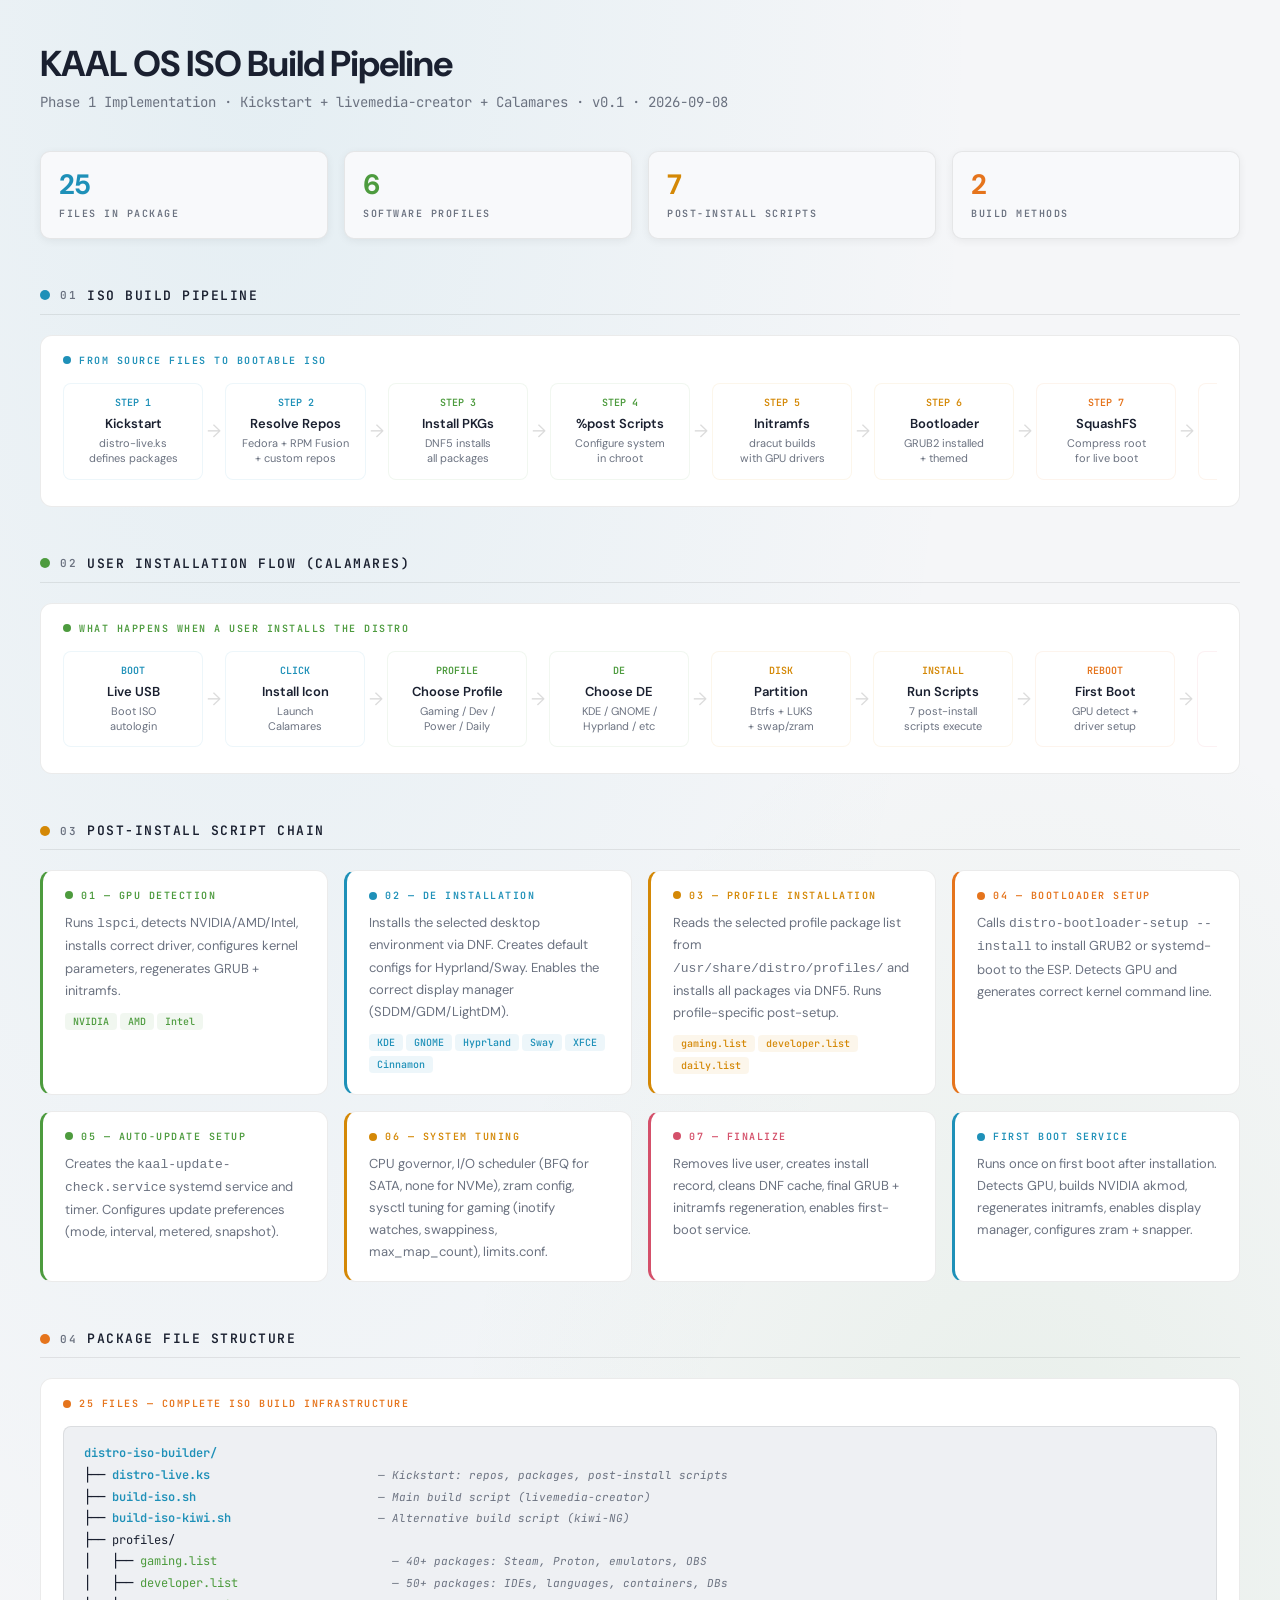
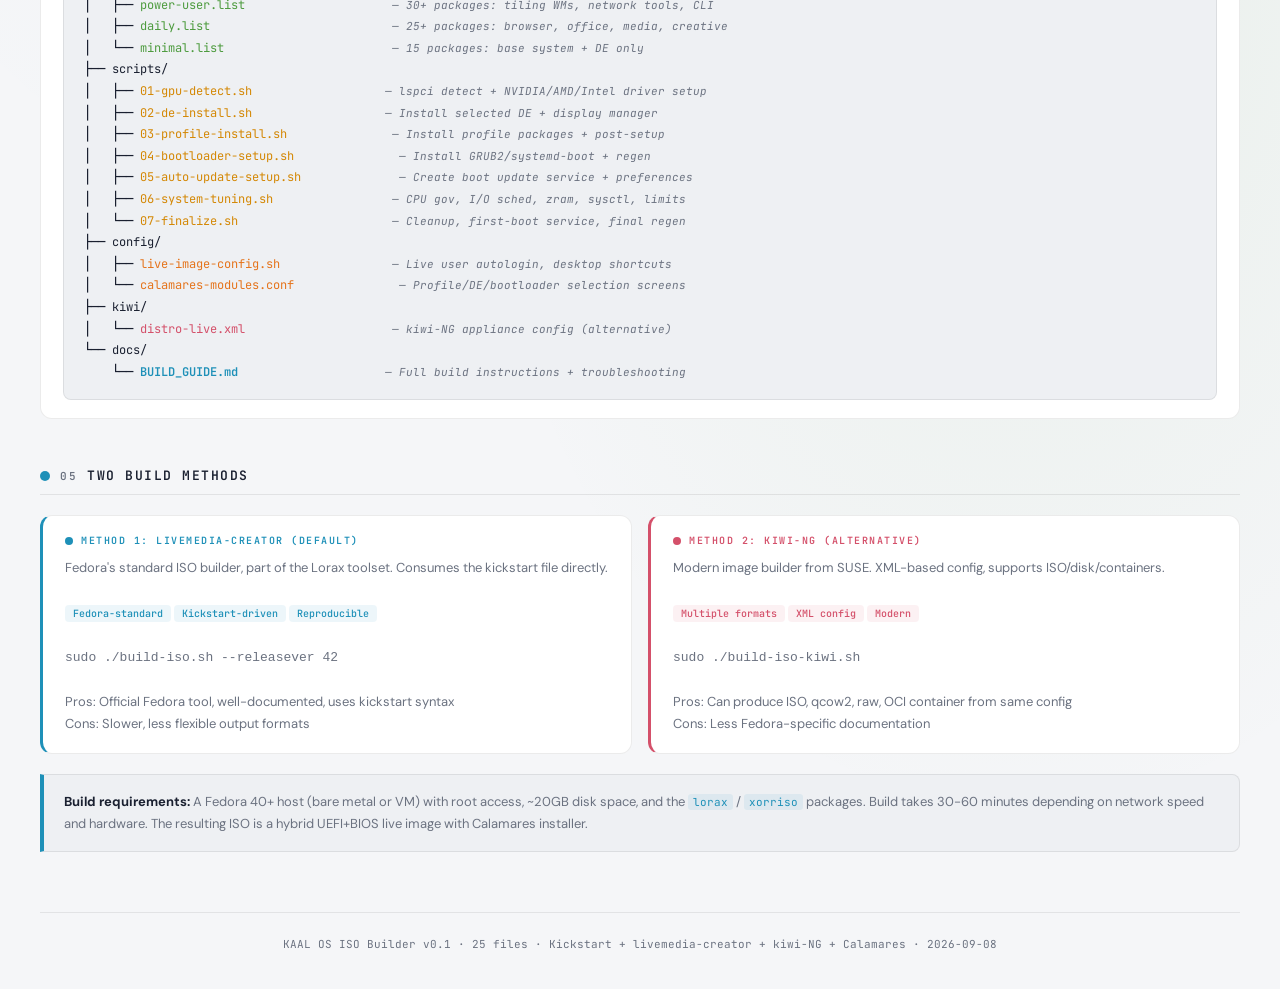
==== docs/ISO_Build_Pipeline.html @ c0b414cb "Bootstrap: full KAAL OS master V6 tree (packages, docs)" ====
<!DOCTYPE html>
<html lang="en">
<head>
<meta charset="UTF-8">
<meta name="viewport" content="width=device-width, initial-scale=1.0">
<title>KAAL OS ISO Build Pipeline</title>
<link rel="preconnect" href="https://fonts.googleapis.com">
<link rel="preconnect" href="https://fonts.gstatic.com" crossorigin>
<link href="https://fonts.googleapis.com/css2?family=DM+Sans:wght@400;500;600;700&family=JetBrains+Mono:wght@400;500;600&display=swap" rel="stylesheet">
<style>
:root{--font-body:'DM Sans',system-ui,sans-serif;--font-mono:'JetBrains Mono','SF Mono',Consolas,monospace;--bg:#0b0e14;--surface:#131822;--surface2:#1a2030;--surface-elevated:#20283a;--border:rgba(255,255,255,0.06);--border-bright:rgba(255,255,255,0.12);--text:#e6e9ef;--text-dim:#7c8794;--accent:#39bae6;--accent-dim:rgba(57,186,230,0.1);--green:#7fd962;--green-dim:rgba(127,217,98,0.1);--amber:#f9b54a;--amber-dim:rgba(249,181,74,0.1);--rose:#f07178;--rose-dim:rgba(240,113,120,0.1);--orange:#ff8f40;--orange-dim:rgba(255,143,64,0.1)}
@media (prefers-color-scheme: light){:root{--bg:#f5f6f8;--surface:#fff;--surface2:#eef0f3;--surface-elevated:#f8f9fb;--border:rgba(0,0,0,0.08);--border-bright:rgba(0,0,0,0.14);--text:#1a2030;--text-dim:#6b7280;--accent:#1e90b8;--accent-dim:rgba(30,144,184,0.08);--green:#4d9b3e;--green-dim:rgba(77,155,62,0.08);--amber:#d48806;--amber-dim:rgba(212,136,6,0.08);--rose:#d4506a;--rose-dim:rgba(212,80,106,0.08);--orange:#e5741c;--orange-dim:rgba(229,116,28,0.08)}}
*{margin:0;padding:0;box-sizing:border-box}
body{background:var(--bg);background-image:radial-gradient(ellipse at 20% 0%,var(--accent-dim) 0%,transparent 50%),radial-gradient(ellipse at 80% 60%,var(--green-dim) 0%,transparent 40%);color:var(--text);font-family:var(--font-body);padding:40px;min-height:100vh;overflow-wrap:break-word}
@keyframes fadeUp{from{opacity:0;transform:translateY(14px)}to{opacity:1;transform:translateY(0)}}
.ve-card,.sec-head,.pipeline-step,.kpi-card{animation:fadeUp 0.4s ease-out both;animation-delay:calc(var(--i,0)*0.05s)}
@media (prefers-reduced-motion:reduce){*,*::before,*::after{animation-duration:0.01ms!important}}
h1{font-size:36px;font-weight:700;letter-spacing:-1px;margin-bottom:6px}
.subtitle{color:var(--text-dim);font-size:14px;margin-bottom:40px;font-family:var(--font-mono)}
.sec-head{font-family:var(--font-mono);font-size:13px;font-weight:600;text-transform:uppercase;letter-spacing:1.5px;margin-top:48px;margin-bottom:20px;padding-bottom:10px;border-bottom:1px solid var(--border);display:flex;align-items:center;gap:10px}
.sec-head .dot{width:10px;height:10px;border-radius:50%;flex-shrink:0}
.sec-num{font-size:11px;color:var(--text-dim)}
.ve-card{background:var(--surface);border:1px solid var(--border);border-radius:12px;padding:18px 22px;position:relative}
.ve-card--hero{background:color-mix(in srgb,var(--surface) 88%,var(--accent) 12%);box-shadow:0 4px 24px rgba(0,0,0,0.1);border-color:color-mix(in srgb,var(--border) 50%,var(--accent) 50%);padding:24px 28px}
.ve-card--accent{border-left:3px solid var(--accent)}.ve-card--green{border-left:3px solid var(--green)}.ve-card--amber{border-left:3px solid var(--amber)}.ve-card--orange{border-left:3px solid var(--orange)}.ve-card--rose{border-left:3px solid var(--rose)}
.ve-card__label{font-family:var(--font-mono);font-size:10px;font-weight:600;text-transform:uppercase;letter-spacing:1.5px;margin-bottom:10px;display:flex;align-items:center;gap:8px}
.ve-card--accent .ve-card__label{color:var(--accent)}.ve-card--green .ve-card__label{color:var(--green)}.ve-card--amber .ve-card__label{color:var(--amber)}.ve-card--orange .ve-card__label{color:var(--orange)}.ve-card--rose .ve-card__label{color:var(--rose)}
.ve-card__label::before{content:'';width:8px;height:8px;border-radius:50%;background:currentColor}
.ve-card__desc{color:var(--text-dim);font-size:13px;line-height:1.7}
.card-grid{display:grid;grid-template-columns:repeat(auto-fit,minmax(280px,1fr));gap:16px}.card-grid>*{min-width:0}
.two-col{display:grid;grid-template-columns:1fr 1fr;gap:16px}.two-col>*{min-width:0}
.pipeline{display:flex;gap:0;align-items:stretch;overflow-x:auto;padding-bottom:8px}
.pipeline-step{background:var(--surface);border:1px solid var(--border);border-radius:8px;padding:12px 16px;min-width:140px;flex-shrink:0;text-align:center}
.pipeline-step .step-num{font-family:var(--font-mono);font-size:10px;font-weight:600;margin-bottom:6px}
.pipeline-step .step-name{font-size:13px;font-weight:600;margin-bottom:4px}
.pipeline-step .step-detail{font-size:11px;color:var(--text-dim);line-height:1.4}
.pipeline-step--accent{border-color:var(--accent-dim)}.pipeline-step--accent .step-num{color:var(--accent)}
.pipeline-step--green{border-color:var(--green-dim)}.pipeline-step--green .step-num{color:var(--green)}
.pipeline-step--amber{border-color:var(--amber-dim)}.pipeline-step--amber .step-num{color:var(--amber)}
.pipeline-step--orange{border-color:var(--orange-dim)}.pipeline-step--orange .step-num{color:var(--orange)}
.pipeline-step--rose{border-color:var(--rose-dim)}.pipeline-step--rose .step-num{color:var(--rose)}
.pipeline-arrow{display:flex;align-items:center;padding:0 4px;color:var(--border-bright);font-size:18px;flex-shrink:0}
.tag{font-family:var(--font-mono);font-size:10px;font-weight:500;padding:2px 8px;border-radius:4px;background:var(--accent-dim);color:var(--accent);white-space:nowrap}
.tag--green{background:var(--green-dim);color:var(--green)}.tag--amber{background:var(--amber-dim);color:var(--amber)}.tag--rose{background:var(--rose-dim);color:var(--rose)}.tag--orange{background:var(--orange-dim);color:var(--orange)}
.node-list{list-style:none;font-size:12px;line-height:1.9;padding:0;margin-top:8px}
.node-list li{padding-left:14px;position:relative}
.node-list li::before{content:'\203A';color:var(--text-dim);font-weight:600;position:absolute;left:0}
.node-list code{font-family:var(--font-mono);font-size:11px;background:var(--accent-dim);color:var(--accent);padding:1px 5px;border-radius:3px}
.callout{background:var(--surface2);border:1px solid var(--border);border-left:4px solid var(--accent);border-radius:0 8px 8px 0;padding:16px 20px;font-size:13px;line-height:1.7;color:var(--text-dim);margin-top:20px}
.callout strong{color:var(--text)}.callout code{font-family:var(--font-mono);font-size:11px;background:var(--accent-dim);color:var(--accent);padding:1px 5px;border-radius:3px}
.dir-tree{font-family:var(--font-mono);font-size:12px;line-height:1.8;background:var(--surface2);border:1px solid var(--border);border-radius:8px;padding:16px 20px;overflow-x:auto;white-space:pre;color:var(--text)}
.dir-tree .ann{color:var(--text-dim);font-size:11px;font-style:italic}
.dir-tree .hl{color:var(--accent);font-weight:600}.dir-tree .gp{color:var(--green)}.dir-tree .am{color:var(--amber)}.dir-tree .or{color:var(--orange)}.dir-tree .rs{color:var(--rose)}
.kpi-row{display:grid;grid-template-columns:repeat(auto-fit,minmax(140px,1fr));gap:16px;margin-bottom:32px}
.kpi-card{background:var(--surface-elevated);border:1px solid var(--border);border-radius:10px;padding:18px;box-shadow:0 2px 8px rgba(0,0,0,0.06)}
.kpi-card__value{font-size:28px;font-weight:700;letter-spacing:-1px;line-height:1.1}
.kpi-card__label{font-family:var(--font-mono);font-size:10px;font-weight:600;text-transform:uppercase;letter-spacing:1.5px;color:var(--text-dim);margin-top:6px}
@media (max-width:768px){body{padding:20px}.two-col{grid-template-columns:1fr}.pipeline{flex-wrap:wrap;gap:6px}.pipeline-arrow{display:none}h1{font-size:28px}}
</style>
</head>
<body>

<h1>KAAL OS ISO Build Pipeline</h1>
<p class="subtitle">Phase 1 Implementation &middot; Kickstart + livemedia-creator + Calamares &middot; v0.1 &middot; 2026-09-08</p>

<div class="kpi-row">
  <div class="kpi-card" style="--i:0"><div class="kpi-card__value" style="color:var(--accent)">25</div><div class="kpi-card__label">Files in Package</div></div>
  <div class="kpi-card" style="--i:1"><div class="kpi-card__value" style="color:var(--green)">6</div><div class="kpi-card__label">Software Profiles</div></div>
  <div class="kpi-card" style="--i:2"><div class="kpi-card__value" style="color:var(--amber)">7</div><div class="kpi-card__label">Post-Install Scripts</div></div>
  <div class="kpi-card" style="--i:3"><div class="kpi-card__value" style="color:var(--orange)">2</div><div class="kpi-card__label">Build Methods</div></div>
</div>

<!-- BUILD PIPELINE -->
<div id="s1" class="sec-head" style="--i:4">
  <span class="dot" style="background:var(--accent)"></span>
  <span class="sec-num">01</span> ISO Build Pipeline
</div>

<div class="ve-card" style="--i:5;margin-bottom:16px;">
  <div class="ve-card__label" style="color:var(--accent)">From Source Files to Bootable ISO</div>
  <div class="pipeline" style="margin-top:16px;">
    <div class="pipeline-step pipeline-step--accent">
      <div class="step-num">STEP 1</div>
      <div class="step-name">Kickstart</div>
      <div class="step-detail">distro-live.ks<br>defines packages</div>
    </div>
    <div class="pipeline-arrow">&rarr;</div>
    <div class="pipeline-step pipeline-step--accent">
      <div class="step-num">STEP 2</div>
      <div class="step-name">Resolve Repos</div>
      <div class="step-detail">Fedora + RPM Fusion<br>+ custom repos</div>
    </div>
    <div class="pipeline-arrow">&rarr;</div>
    <div class="pipeline-step pipeline-step--green">
      <div class="step-num">STEP 3</div>
      <div class="step-name">Install PKGs</div>
      <div class="step-detail">DNF5 installs<br>all packages</div>
    </div>
    <div class="pipeline-arrow">&rarr;</div>
    <div class="pipeline-step pipeline-step--green">
      <div class="step-num">STEP 4</div>
      <div class="step-name">%post Scripts</div>
      <div class="step-detail">Configure system<br>in chroot</div>
    </div>
    <div class="pipeline-arrow">&rarr;</div>
    <div class="pipeline-step pipeline-step--amber">
      <div class="step-num">STEP 5</div>
      <div class="step-name">Initramfs</div>
      <div class="step-detail">dracut builds<br>with GPU drivers</div>
    </div>
    <div class="pipeline-arrow">&rarr;</div>
    <div class="pipeline-step pipeline-step--amber">
      <div class="step-num">STEP 6</div>
      <div class="step-name">Bootloader</div>
      <div class="step-detail">GRUB2 installed<br>+ themed</div>
    </div>
    <div class="pipeline-arrow">&rarr;</div>
    <div class="pipeline-step pipeline-step--orange">
      <div class="step-num">STEP 7</div>
      <div class="step-name">SquashFS</div>
      <div class="step-detail">Compress root<br>for live boot</div>
    </div>
    <div class="pipeline-arrow">&rarr;</div>
    <div class="pipeline-step pipeline-step--orange">
      <div class="step-num">STEP 8</div>
      <div class="step-name">ISO Image</div>
      <div class="step-detail">Bootable ISO<br>+ checksums</div>
    </div>
  </div>
</div>

<!-- INSTALLATION FLOW -->
<div id="s2" class="sec-head" style="--i:6">
  <span class="dot" style="background:var(--green)"></span>
  <span class="sec-num">02</span> User Installation Flow (Calamares)
</div>

<div class="ve-card" style="--i:7;margin-bottom:16px;">
  <div class="ve-card__label" style="color:var(--green)">What Happens When a User Installs the Distro</div>
  <div class="pipeline" style="margin-top:16px;">
    <div class="pipeline-step pipeline-step--accent">
      <div class="step-num">BOOT</div>
      <div class="step-name">Live USB</div>
      <div class="step-detail">Boot ISO<br>autologin</div>
    </div>
    <div class="pipeline-arrow">&rarr;</div>
    <div class="pipeline-step pipeline-step--accent">
      <div class="step-num">CLICK</div>
      <div class="step-name">Install Icon</div>
      <div class="step-detail">Launch<br>Calamares</div>
    </div>
    <div class="pipeline-arrow">&rarr;</div>
    <div class="pipeline-step pipeline-step--green">
      <div class="step-num">PROFILE</div>
      <div class="step-name">Choose Profile</div>
      <div class="step-detail">Gaming / Dev /<br>Power / Daily</div>
    </div>
    <div class="pipeline-arrow">&rarr;</div>
    <div class="pipeline-step pipeline-step--green">
      <div class="step-num">DE</div>
      <div class="step-name">Choose DE</div>
      <div class="step-detail">KDE / GNOME /<br>Hyprland / etc</div>
    </div>
    <div class="pipeline-arrow">&rarr;</div>
    <div class="pipeline-step pipeline-step--amber">
      <div class="step-num">DISK</div>
      <div class="step-name">Partition</div>
      <div class="step-detail">Btrfs + LUKS<br>+ swap/zram</div>
    </div>
    <div class="pipeline-arrow">&rarr;</div>
    <div class="pipeline-step pipeline-step--amber">
      <div class="step-num">INSTALL</div>
      <div class="step-name">Run Scripts</div>
      <div class="step-detail">7 post-install<br>scripts execute</div>
    </div>
    <div class="pipeline-arrow">&rarr;</div>
    <div class="pipeline-step pipeline-step--orange">
      <div class="step-num">REBOOT</div>
      <div class="step-name">First Boot</div>
      <div class="step-detail">GPU detect +<br>driver setup</div>
    </div>
    <div class="pipeline-arrow">&rarr;</div>
    <div class="pipeline-step pipeline-step--rose">
      <div class="step-num">READY</div>
      <div class="step-name">Desktop</div>
      <div class="step-detail">Auto-update<br>active</div>
    </div>
  </div>
</div>

<!-- POST-INSTALL SCRIPTS -->
<div id="s3" class="sec-head" style="--i:8">
  <span class="dot" style="background:var(--amber)"></span>
  <span class="sec-num">03</span> Post-Install Script Chain
</div>

<div class="card-grid" style="--i:9">
  <div class="ve-card ve-card--green">
    <div class="ve-card__label">01 &mdash; GPU Detection</div>
    <div class="ve-card__desc">
      Runs <code>lspci</code>, detects NVIDIA/AMD/Intel, installs correct driver, configures kernel parameters, regenerates GRUB + initramfs.
      <div style="margin-top:8px"><span class="tag tag--green">NVIDIA</span> <span class="tag tag--green">AMD</span> <span class="tag tag--green">Intel</span></div>
    </div>
  </div>
  <div class="ve-card ve-card--accent">
    <div class="ve-card__label">02 &mdash; DE Installation</div>
    <div class="ve-card__desc">
      Installs the selected desktop environment via DNF. Creates default configs for Hyprland/Sway. Enables the correct display manager (SDDM/GDM/LightDM).
      <div style="margin-top:8px"><span class="tag">KDE</span> <span class="tag">GNOME</span> <span class="tag">Hyprland</span> <span class="tag">Sway</span> <span class="tag">XFCE</span> <span class="tag">Cinnamon</span></div>
    </div>
  </div>
  <div class="ve-card ve-card--amber">
    <div class="ve-card__label">03 &mdash; Profile Installation</div>
    <div class="ve-card__desc">
      Reads the selected profile package list from <code>/usr/share/distro/profiles/</code> and installs all packages via DNF5. Runs profile-specific post-setup.
      <div style="margin-top:8px"><span class="tag tag--amber">gaming.list</span> <span class="tag tag--amber">developer.list</span> <span class="tag tag--amber">daily.list</span></div>
    </div>
  </div>
  <div class="ve-card ve-card--orange">
    <div class="ve-card__label">04 &mdash; Bootloader Setup</div>
    <div class="ve-card__desc">
      Calls <code>distro-bootloader-setup --install</code> to install GRUB2 or systemd-boot to the ESP. Detects GPU and generates correct kernel command line.
    </div>
  </div>
  <div class="ve-card ve-card--green">
    <div class="ve-card__label">05 &mdash; Auto-Update Setup</div>
    <div class="ve-card__desc">
      Creates the <code>kaal-update-check.service</code> systemd service and timer. Configures update preferences (mode, interval, metered, snapshot).
    </div>
  </div>
  <div class="ve-card ve-card--amber">
    <div class="ve-card__label">06 &mdash; System Tuning</div>
    <div class="ve-card__desc">
      CPU governor, I/O scheduler (BFQ for SATA, none for NVMe), zram config, sysctl tuning for gaming (inotify watches, swappiness, max_map_count), limits.conf.
    </div>
  </div>
  <div class="ve-card ve-card--rose">
    <div class="ve-card__label">07 &mdash; Finalize</div>
    <div class="ve-card__desc">
      Removes live user, creates install record, cleans DNF cache, final GRUB + initramfs regeneration, enables first-boot service.
    </div>
  </div>
  <div class="ve-card ve-card--accent">
    <div class="ve-card__label">First Boot Service</div>
    <div class="ve-card__desc">
      Runs once on first boot after installation. Detects GPU, builds NVIDIA akmod, regenerates initramfs, enables display manager, configures zram + snapper.
    </div>
  </div>
</div>

<!-- FILE STRUCTURE -->
<div id="s4" class="sec-head" style="--i:10">
  <span class="dot" style="background:var(--orange)"></span>
  <span class="sec-num">04</span> Package File Structure
</div>

<div class="ve-card" style="--i:11">
  <div class="ve-card__label" style="color:var(--orange)">25 Files &mdash; Complete ISO Build Infrastructure</div>
  <pre class="dir-tree" style="margin-top:16px;"><span class="hl">distro-iso-builder/</span>
├── <span class="hl">distro-live.ks</span>                        <span class="ann">— Kickstart: repos, packages, post-install scripts</span>
├── <span class="hl">build-iso.sh</span>                          <span class="ann">— Main build script (livemedia-creator)</span>
├── <span class="hl">build-iso-kiwi.sh</span>                     <span class="ann">— Alternative build script (kiwi-NG)</span>
├── profiles/
│   ├── <span class="gp">gaming.list</span>                         <span class="ann">— 40+ packages: Steam, Proton, emulators, OBS</span>
│   ├── <span class="gp">developer.list</span>                      <span class="ann">— 50+ packages: IDEs, languages, containers, DBs</span>
│   ├── <span class="gp">power-user.list</span>                     <span class="ann">— 30+ packages: tiling WMs, network tools, CLI</span>
│   ├── <span class="gp">daily.list</span>                          <span class="ann">— 25+ packages: browser, office, media, creative</span>
│   └── <span class="gp">minimal.list</span>                        <span class="ann">— 15 packages: base system + DE only</span>
├── scripts/
│   ├── <span class="am">01-gpu-detect.sh</span>                   <span class="ann">— lspci detect + NVIDIA/AMD/Intel driver setup</span>
│   ├── <span class="am">02-de-install.sh</span>                   <span class="ann">— Install selected DE + display manager</span>
│   ├── <span class="am">03-profile-install.sh</span>               <span class="ann">— Install profile packages + post-setup</span>
│   ├── <span class="am">04-bootloader-setup.sh</span>               <span class="ann">— Install GRUB2/systemd-boot + regen</span>
│   ├── <span class="am">05-auto-update-setup.sh</span>              <span class="ann">— Create boot update service + preferences</span>
│   ├── <span class="am">06-system-tuning.sh</span>                 <span class="ann">— CPU gov, I/O sched, zram, sysctl, limits</span>
│   └── <span class="am">07-finalize.sh</span>                      <span class="ann">— Cleanup, first-boot service, final regen</span>
├── config/
│   ├── <span class="or">live-image-config.sh</span>                <span class="ann">— Live user autologin, desktop shortcuts</span>
│   └── <span class="or">calamares-modules.conf</span>               <span class="ann">— Profile/DE/bootloader selection screens</span>
├── kiwi/
│   └── <span class="rs">distro-live.xml</span>                     <span class="ann">— kiwi-NG appliance config (alternative)</span>
└── docs/
    └── <span class="hl">BUILD_GUIDE.md</span>                     <span class="ann">— Full build instructions + troubleshooting</span></pre>
</div>

<!-- BUILD METHODS -->
<div id="s5" class="sec-head" style="--i:12">
  <span class="dot" style="background:var(--accent)"></span>
  <span class="sec-num">05</span> Two Build Methods
</div>

<div class="two-col" style="--i:13">
  <div class="ve-card ve-card--accent">
    <div class="ve-card__label">Method 1: livemedia-creator (Default)</div>
    <div class="ve-card__desc">
      Fedora's standard ISO builder, part of the Lorax toolset. Consumes the kickstart file directly.
      <br><br>
      <span class="tag">Fedora-standard</span> <span class="tag">Kickstart-driven</span> <span class="tag">Reproducible</span>
      <br><br>
      <code>sudo ./build-iso.sh --releasever 42</code>
      <br><br>
      Pros: Official Fedora tool, well-documented, uses kickstart syntax
      <br>
      Cons: Slower, less flexible output formats
    </div>
  </div>
  <div class="ve-card ve-card--rose">
    <div class="ve-card__label">Method 2: kiwi-NG (Alternative)</div>
    <div class="ve-card__desc">
      Modern image builder from SUSE. XML-based config, supports ISO/disk/containers.
      <br><br>
      <span class="tag tag--rose">Multiple formats</span> <span class="tag tag--rose">XML config</span> <span class="tag tag--rose">Modern</span>
      <br><br>
      <code>sudo ./build-iso-kiwi.sh</code>
      <br><br>
      Pros: Can produce ISO, qcow2, raw, OCI container from same config
      <br>
      Cons: Less Fedora-specific documentation
    </div>
  </div>
</div>

<div class="callout" style="--i:14">
  <strong>Build requirements:</strong> A Fedora 40+ host (bare metal or VM) with root access, ~20GB disk space, and the <code>lorax</code> / <code>xorriso</code> packages. Build takes 30-60 minutes depending on network speed and hardware. The resulting ISO is a hybrid UEFI+BIOS live image with Calamares installer.
</div>

<div style="text-align:center;margin-top:60px;padding-top:24px;border-top:1px solid var(--border);font-family:var(--font-mono);font-size:11px;color:var(--text-dim)">
  KAAL OS ISO Builder v0.1 &middot; 25 files &middot; Kickstart + livemedia-creator + kiwi-NG + Calamares &middot; 2026-09-08
</div>

</body></html>
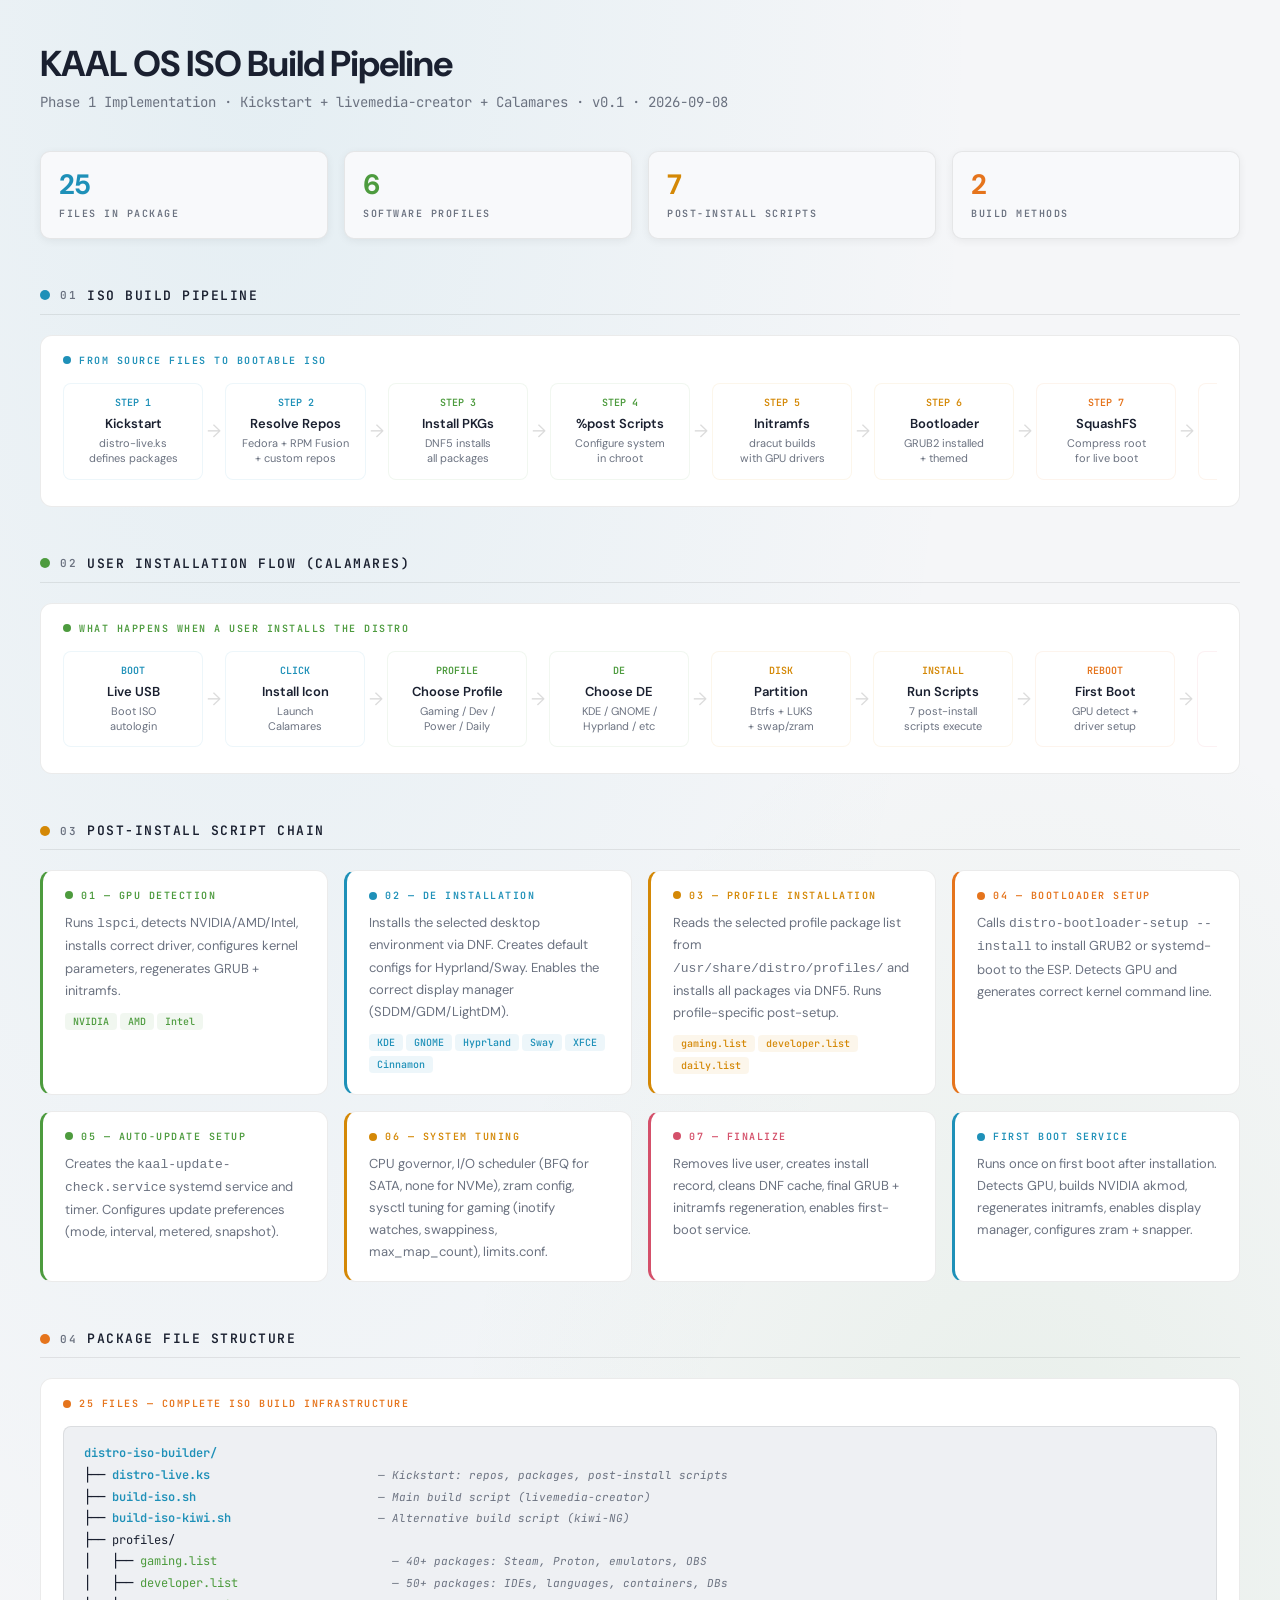
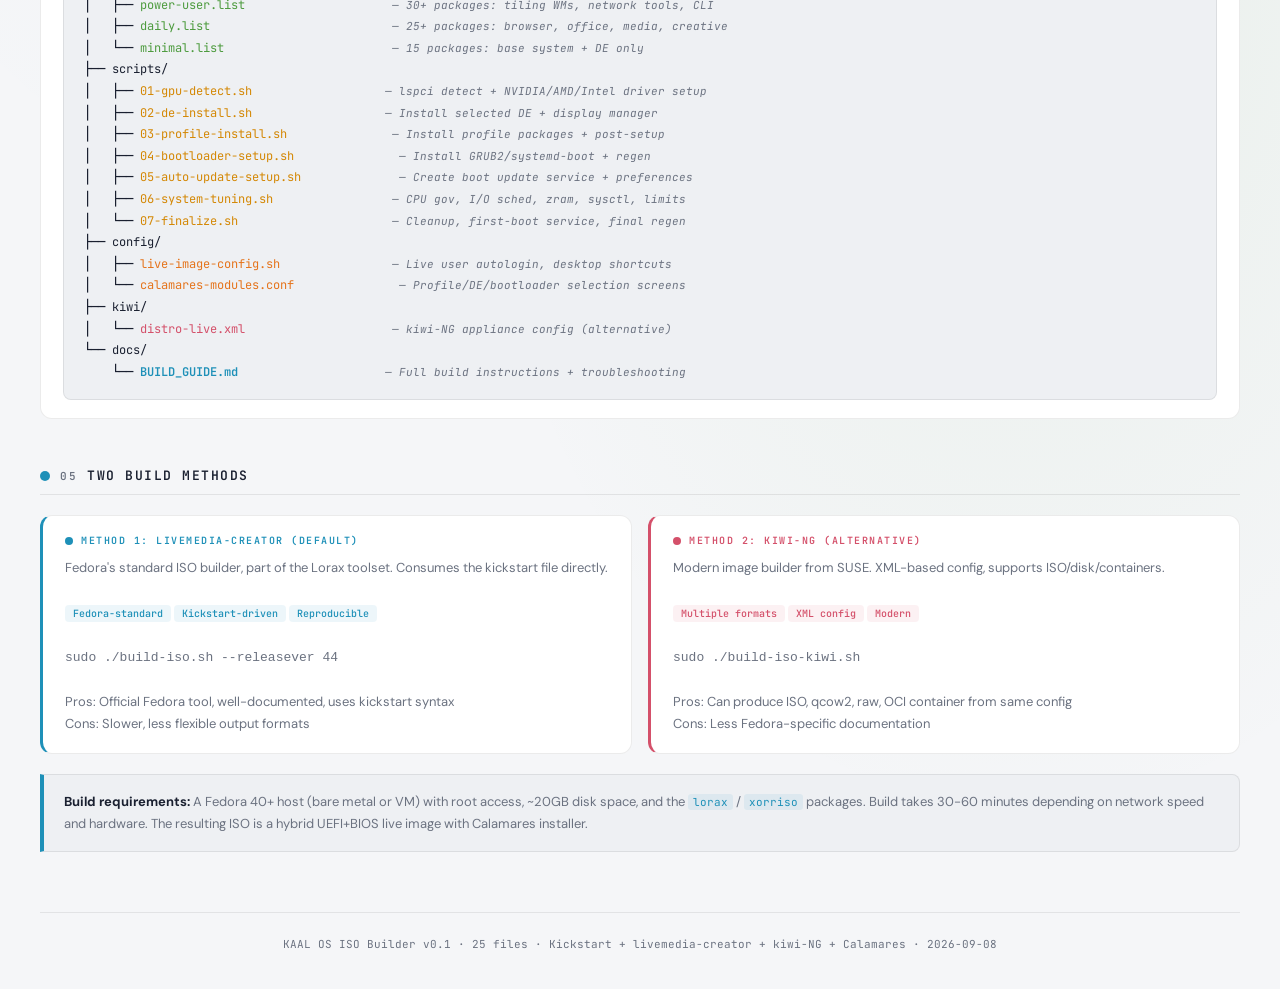
==== commit 1bc4382f: "Rebase from Fedora 42 to Fedora 44 — final file + formatting fixes - docs/ISO_Build_Pipeline.html: r" ====
--- a/docs/ISO_Build_Pipeline.html
+++ b/docs/ISO_Build_Pipeline.html
@@ -256,7 +256,7 @@
 
 <div class="ve-card" style="--i:11">
   <div class="ve-card__label" style="color:var(--orange)">25 Files &mdash; Complete ISO Build Infrastructure</div>
-  <pre class="dir-tree" style="margin-top:16px;"><span class="hl">distro-iso-builder/</span>
+  <pre class="dir-tree" style="margin-top:16px"><span class="hl">distro-iso-builder/</span>
 ├── <span class="hl">distro-live.ks</span>                        <span class="ann">— Kickstart: repos, packages, post-install scripts</span>
 ├── <span class="hl">build-iso.sh</span>                          <span class="ann">— Main build script (livemedia-creator)</span>
 ├── <span class="hl">build-iso-kiwi.sh</span>                     <span class="ann">— Alternative build script (kiwi-NG)</span>
@@ -297,7 +297,7 @@
       <br><br>
       <span class="tag">Fedora-standard</span> <span class="tag">Kickstart-driven</span> <span class="tag">Reproducible</span>
       <br><br>
-      <code>sudo ./build-iso.sh --releasever 42</code>
+      <code>sudo ./build-iso.sh --releasever 44</code>
       <br><br>
       Pros: Official Fedora tool, well-documented, uses kickstart syntax
       <br>
@@ -328,4 +328,4 @@
   KAAL OS ISO Builder v0.1 &middot; 25 files &middot; Kickstart + livemedia-creator + kiwi-NG + Calamares &middot; 2026-09-08
 </div>
 
-</body></html>+</body></html>
